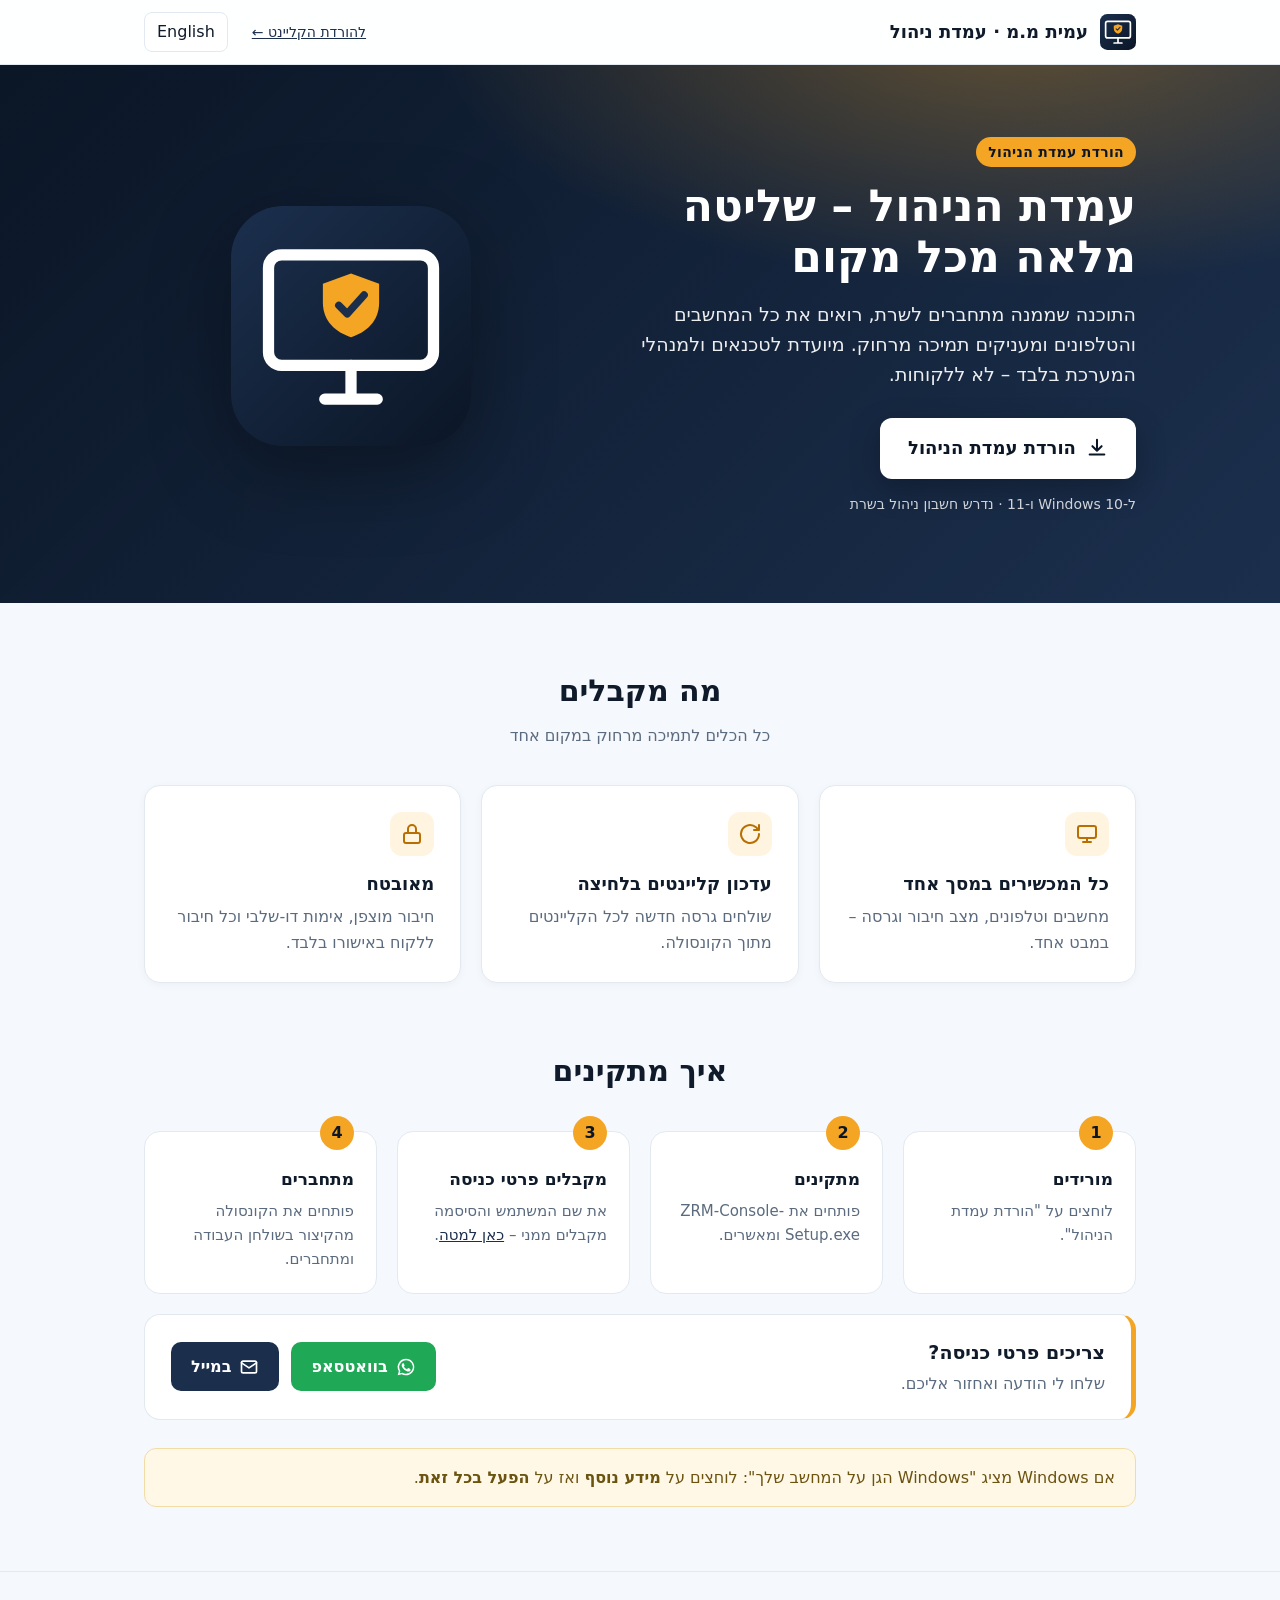
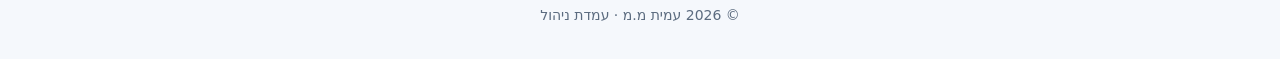
==== console.html @ 0f0ec6f5 "Client-only and console-only downloads, Android app, password request by WhatsApp/email Co-Authored-" ====
<!doctype html>
<html lang="he" dir="rtl" data-title-he="עמית מ.מ – הורדת עמדת הניהול" data-title-en="Amit M.M – Management console download">
<head>
<meta charset="utf-8">
<meta name="viewport" content="width=device-width, initial-scale=1">
<title>עמית מ.מ – הורדת עמדת הניהול</title>
<meta name="description" content="הורדת עמדת הניהול של מערכת התמיכה מרחוק של עמית מ.מ.">
<link rel="icon" href="logo-console.svg">
<meta property="og:title" content="עמית מ.מ – עמדת הניהול">
<meta property="og:image" content="logo-console.svg">
<link rel="stylesheet" href="style.css">
<style>
  :root{--brand:#1b2f4d;--brand2:#0b1626}
  .hero{background:radial-gradient(1000px 460px at 80% -10%,rgba(245,165,36,.35) 0,transparent 60%),linear-gradient(135deg,#0b1626,#1b2f4d)}
  .badge{display:inline-block;background:#F5A524;color:#0b1626;font-weight:800;font-size:14px;padding:4px 12px;border-radius:999px;margin-bottom:14px;letter-spacing:.3px}
  .btn{color:#0b1626}
  .card .ic{background:#fff4e0;color:#b86e00}
  .step::before{background:#F5A524;color:#0b1626}
  .pw{border-inline-start-color:#F5A524}
</style>
</head>
<body>
<header><div class="wrap">
  <img src="logo-console.svg" alt="">
  <b><span data-l="he">עמית מ.מ · עמדת ניהול</span><span data-l="en">Amit M.M · Management console</span></b>
  <span class="sp"></span>
  <a href="./" style="margin-inline-end:12px;font-size:14px"><span data-l="he">להורדת הקליינט ←</span><span data-l="en">Client download →</span></a>
  <button class="lang" id="lang" type="button">English</button>
</div></header>

<div class="hero"><div class="wrap">
  <div>
    <span class="badge"><span data-l="he">הורדת עמדת הניהול</span><span data-l="en">MANAGEMENT CONSOLE</span></span>
    <h1><span data-l="he">עמדת הניהול – שליטה מלאה מכל מקום</span><span data-l="en">The management console – full control from anywhere</span></h1>
    <p><span data-l="he">התוכנה שממנה מתחברים לשרת, רואים את כל המחשבים והטלפונים ומעניקים תמיכה מרחוק. מיועדת לטכנאים ולמנהלי המערכת בלבד – לא ללקוחות.</span><span data-l="en">The app you use to sign in to the server, see every computer and phone, and give remote support. For technicians and administrators only – not for customers.</span></p>
    <a class="btn" href="https://github.com/azombit/amitmm-support/releases/latest/download/ZRM-Console-Setup.exe">
      <svg viewBox="0 0 24 24" fill="none" stroke="currentColor" stroke-width="2.2" stroke-linecap="round" stroke-linejoin="round"><path d="M12 3v12m0 0l-5-5m5 5l5-5M4 19h16"/></svg>
      <span data-l="he">הורדת עמדת הניהול</span><span data-l="en">Download the console</span>
    </a>
    <div class="meta"><span data-l="he">ל-Windows 10 ו-11 · נדרש חשבון ניהול בשרת</span><span data-l="en">Windows 10 / 11 · 64-bit · about 125MB · needs an admin account on the server</span></div>
  </div>
  <img class="logo-big" src="logo-console.svg" alt="Amit M.M console">
</div></div>

<section><div class="wrap">
  <h2><span data-l="he">מה מקבלים</span><span data-l="en">What you get</span></h2>
  <p class="sub"><span data-l="he">כל הכלים לתמיכה מרחוק במקום אחד</span><span data-l="en">Every remote support tool in one place</span></p>
  <div class="grid">
    <div class="card"><div class="ic"><svg viewBox="0 0 24 24" fill="none" stroke="currentColor" stroke-width="2" stroke-linecap="round" stroke-linejoin="round"><rect x="3" y="4" width="18" height="12" rx="2"/><path d="M8 20h8M12 16v4"/></svg></div>
      <h3><span data-l="he">כל המכשירים במסך אחד</span><span data-l="en">All devices on one screen</span></h3>
      <p><span data-l="he">מחשבים וטלפונים, מצב חיבור וגרסה – במבט אחד.</span><span data-l="en">Computers and phones, connection state and version – at a glance.</span></p></div>
    <div class="card"><div class="ic"><svg viewBox="0 0 24 24" fill="none" stroke="currentColor" stroke-width="2" stroke-linecap="round" stroke-linejoin="round"><path d="M21 12a9 9 0 11-3-6.7L21 8M21 3v5h-5"/></svg></div>
      <h3><span data-l="he">עדכון קליינטים בלחיצה</span><span data-l="en">One-click client updates</span></h3>
      <p><span data-l="he">שולחים גרסה חדשה לכל הקליינטים מתוך הקונסולה.</span><span data-l="en">Push a new version to every client from the console.</span></p></div>
    <div class="card"><div class="ic"><svg viewBox="0 0 24 24" fill="none" stroke="currentColor" stroke-width="2" stroke-linecap="round" stroke-linejoin="round"><rect x="4" y="11" width="16" height="10" rx="2"/><path d="M8 11V7a4 4 0 018 0v4"/></svg></div>
      <h3><span data-l="he">מאובטח</span><span data-l="en">Secure</span></h3>
      <p><span data-l="he">חיבור מוצפן, אימות דו-שלבי וכל חיבור ללקוח באישורו בלבד.</span><span data-l="en">Encrypted connection, two-factor sign-in, and every customer session only with their approval.</span></p></div>
  </div>
</div></section>

<section style="padding-top:0"><div class="wrap">
  <h2><span data-l="he">איך מתקינים</span><span data-l="en">How to install</span></h2>
  <p class="sub"></p>
  <div class="steps">
    <div class="step"><h3><span data-l="he">מורידים</span><span data-l="en">Download</span></h3><p><span data-l="he">לוחצים על "הורדת עמדת הניהול".</span><span data-l="en">Click "Download the console".</span></p></div>
    <div class="step"><h3><span data-l="he">מתקינים</span><span data-l="en">Install</span></h3><p><span data-l="he">פותחים את ZRM-Console-Setup.exe ומאשרים.</span><span data-l="en">Open ZRM-Console-Setup.exe and accept.</span></p></div>
    <div class="step"><h3><span data-l="he">מקבלים פרטי כניסה</span><span data-l="en">Get your sign-in</span></h3><p><span data-l="he">את שם המשתמש והסיסמה מקבלים ממני – <a href="#pw">כאן למטה</a>.</span><span data-l="en">You get your user name and password from me – <a href="#pw">right below</a>.</span></p></div>
    <div class="step"><h3><span data-l="he">מתחברים</span><span data-l="en">Sign in</span></h3><p><span data-l="he">פותחים את הקונסולה מהקיצור בשולחן העבודה ומתחברים.</span><span data-l="en">Open the console from the desktop shortcut and sign in.</span></p></div>
  </div>
  <div class="pw" id="pw">
    <div><b><span data-l="he">צריכים פרטי כניסה?</span><span data-l="en">Need sign-in details?</span></b>
      <p><span data-l="he">שלחו לי הודעה ואחזור אליכם.</span><span data-l="en">Send me a message and I'll get back to you.</span></p></div>
    <div class="pw-btns">
      <a class="pbtn wa" target="_blank" rel="noopener" data-wa="אהלן עמית, אני צריך פרטי כניסה לעמדת הניהול." data-wa-en="Hi Amit, I need sign-in details for the management console.">
        <svg viewBox="0 0 24 24" fill="currentColor"><path d="M12 2a10 10 0 00-8.6 15.1L2 22l5-1.3A10 10 0 1012 2zm0 18.2a8.2 8.2 0 01-4.2-1.2l-.3-.2-3 .8.8-2.9-.2-.3A8.2 8.2 0 1112 20.2zm4.5-6.1c-.2-.1-1.5-.7-1.7-.8s-.4-.1-.6.1-.7.8-.8 1-.3.2-.5.1a6.7 6.7 0 01-3.3-2.9c-.3-.4.3-.4.7-1.4a.5.5 0 000-.4l-.8-1.8c-.2-.5-.4-.4-.6-.4h-.5a1 1 0 00-.7.3 3 3 0 00-.9 2.2 5.2 5.2 0 001.1 2.7 11.8 11.8 0 004.5 4c1.7.7 2.3.8 3.2.6a2.7 2.7 0 001.8-1.2 2.2 2.2 0 00.1-1.2c0-.2-.2-.3-.5-.4z"/></svg>
        <span data-l="he">בוואטסאפ</span><span data-l="en">On WhatsApp</span></a>
      <a class="pbtn ml" data-mail="בקשה לפרטי כניסה – עמדת ניהול" data-mail-en="Sign-in request – management console">
        <svg viewBox="0 0 24 24" fill="none" stroke="currentColor" stroke-width="2" stroke-linecap="round" stroke-linejoin="round"><rect x="3" y="5" width="18" height="14" rx="2"/><path d="M3 7l9 6 9-6"/></svg>
        <span data-l="he">במייל</span><span data-l="en">By email</span></a>
    </div>
  </div>
  <div class="note"><span data-l="he">אם Windows מציג "Windows הגן על המחשב שלך": לוחצים על <b>מידע נוסף</b> ואז על <b>הפעל בכל זאת</b>.</span><span data-l="en">If Windows shows "Windows protected your PC": click <b>More info</b>, then <b>Run anyway</b>.</span></div>
</div></section>

<footer>© <span id="y">2026</span> <span data-l="he">עמית מ.מ · עמדת ניהול</span><span data-l="en">Amit M.M · Management console</span></footer>
<script src="site.js"></script>
</body>
</html>
---- style.css ----
:root{--brand:#185FA5;--brand2:#0E3F70;--ink:#0f1b2b;--muted:#5b6b7f;--bg:#f5f8fc;--card:#fff;--line:#e3e9f1}
  *{box-sizing:border-box}
  body{margin:0;font-family:"Segoe UI",Rubik,Heebo,system-ui,-apple-system,Arial,sans-serif;color:var(--ink);background:var(--bg);line-height:1.6}
  a{color:var(--brand)}
  .wrap{max-width:1040px;margin:0 auto;padding:0 24px}
  header{position:sticky;top:0;z-index:5;background:rgba(255,255,255,.9);backdrop-filter:blur(8px);border-bottom:1px solid var(--line)}
  header .wrap{display:flex;align-items:center;gap:12px;height:64px}
  header img{width:36px;height:36px}
  header b{font-size:18px}
  header .sp{flex:1}
  .lang{border:1px solid var(--line);background:#fff;border-radius:8px;padding:6px 12px;cursor:pointer;font:inherit;color:var(--ink)}
  .hero{background:radial-gradient(1200px 500px at 80% -10%,#2d7fd0 0,transparent 60%),linear-gradient(135deg,var(--brand2),var(--brand));color:#fff;padding:72px 0 88px}
  .hero .wrap{display:grid;grid-template-columns:1.3fr 1fr;gap:40px;align-items:center}
  .hero h1{font-size:44px;line-height:1.15;margin:0 0 16px}
  .hero p{font-size:19px;opacity:.92;margin:0 0 28px;max-width:34em}
  .logo-big{justify-self:center;width:240px;height:240px;filter:drop-shadow(0 24px 40px rgba(0,0,0,.35));border-radius:52px}
  .btn{display:inline-flex;align-items:center;gap:10px;background:#fff;color:var(--brand2);font-weight:700;font-size:18px;padding:16px 28px;border-radius:12px;text-decoration:none;box-shadow:0 10px 30px rgba(0,0,0,.25);transition:transform .15s}
  .btn:hover{transform:translateY(-2px)}
  .btn svg{width:22px;height:22px}
  .btn.ghost{background:transparent;color:#fff;border:2px solid rgba(255,255,255,.7);box-shadow:none;margin:10px 0 0;margin-inline-start:10px}
  @media (max-width:560px){.btn.ghost{margin-inline-start:0}}
  .meta{margin-top:14px;font-size:14px;opacity:.8}
  section{padding:64px 0}
  h2{font-size:30px;margin:0 0 8px;text-align:center}
  .sub{color:var(--muted);text-align:center;margin:0 0 36px}
  .grid{display:grid;grid-template-columns:repeat(3,1fr);gap:20px}
  .card{background:var(--card);border:1px solid var(--line);border-radius:16px;padding:26px;box-shadow:0 2px 8px rgba(15,27,43,.04)}
  .card .ic{width:44px;height:44px;border-radius:12px;background:#e8f1fb;color:var(--brand);display:grid;place-items:center;margin-bottom:14px}
  .card .ic svg{width:24px;height:24px}
  .card h3{margin:0 0 6px;font-size:18px}
  .card p{margin:0;color:var(--muted)}
  .steps{counter-reset:s;display:grid;grid-template-columns:repeat(4,1fr);gap:20px}
  .step{position:relative;background:var(--card);border:1px solid var(--line);border-radius:16px;padding:26px 22px 22px}
  .step::before{counter-increment:s;content:counter(s);position:absolute;top:-16px;inset-inline-start:22px;width:34px;height:34px;border-radius:50%;background:var(--brand);color:#fff;font-weight:700;display:grid;place-items:center}
  .step h3{margin:8px 0 6px;font-size:17px}
  .step p{margin:0;color:var(--muted);font-size:15px}
  .note{background:#fff8e6;border:1px solid #f1dca6;border-radius:12px;padding:16px 20px;margin-top:28px;color:#6b5310}
  .pw{display:flex;align-items:center;justify-content:space-between;gap:20px;flex-wrap:wrap;background:#fff;border:1px solid var(--line);border-inline-start:5px solid var(--brand);border-radius:16px;padding:22px 26px;margin-top:20px;scroll-margin-top:80px}
  .pw b{font-size:19px}.pw p{margin:4px 0 0;color:var(--muted)}
  .pw-btns{display:flex;gap:12px;flex-wrap:wrap}
  .pbtn{display:inline-flex;align-items:center;gap:8px;padding:12px 20px;border-radius:10px;font-weight:700;text-decoration:none;color:#fff;cursor:pointer}
  .pbtn svg{width:20px;height:20px}.pbtn.wa{background:#1fa855}.pbtn.ml{background:var(--brand)}.pbtn:hover{filter:brightness(1.08)}
  .faq details{background:var(--card);border:1px solid var(--line);border-radius:12px;padding:14px 20px;margin-bottom:12px}
  .faq summary{cursor:pointer;font-weight:600}
  .faq p{color:var(--muted);margin:10px 0 0}
  .cta{text-align:center;background:linear-gradient(135deg,var(--brand2),var(--brand));color:#fff;border-radius:20px;padding:48px 24px}
  .cta h2{color:#fff}
  footer{color:var(--muted);text-align:center;padding:32px 0;font-size:14px;border-top:1px solid var(--line)}
  [data-l="en"]{display:none}
  html[lang="en"] [data-l="he"]{display:none}
  html[lang="en"] [data-l="en"]{display:revert}
  @media (max-width:860px){.hero .wrap{grid-template-columns:1fr;text-align:center}.hero p{margin-inline:auto}.logo-big{width:160px;height:160px;grid-row:1}.grid,.steps{grid-template-columns:1fr 1fr}.hero h1{font-size:34px}}
  @media (max-width:560px){.grid,.steps{grid-template-columns:1fr}}
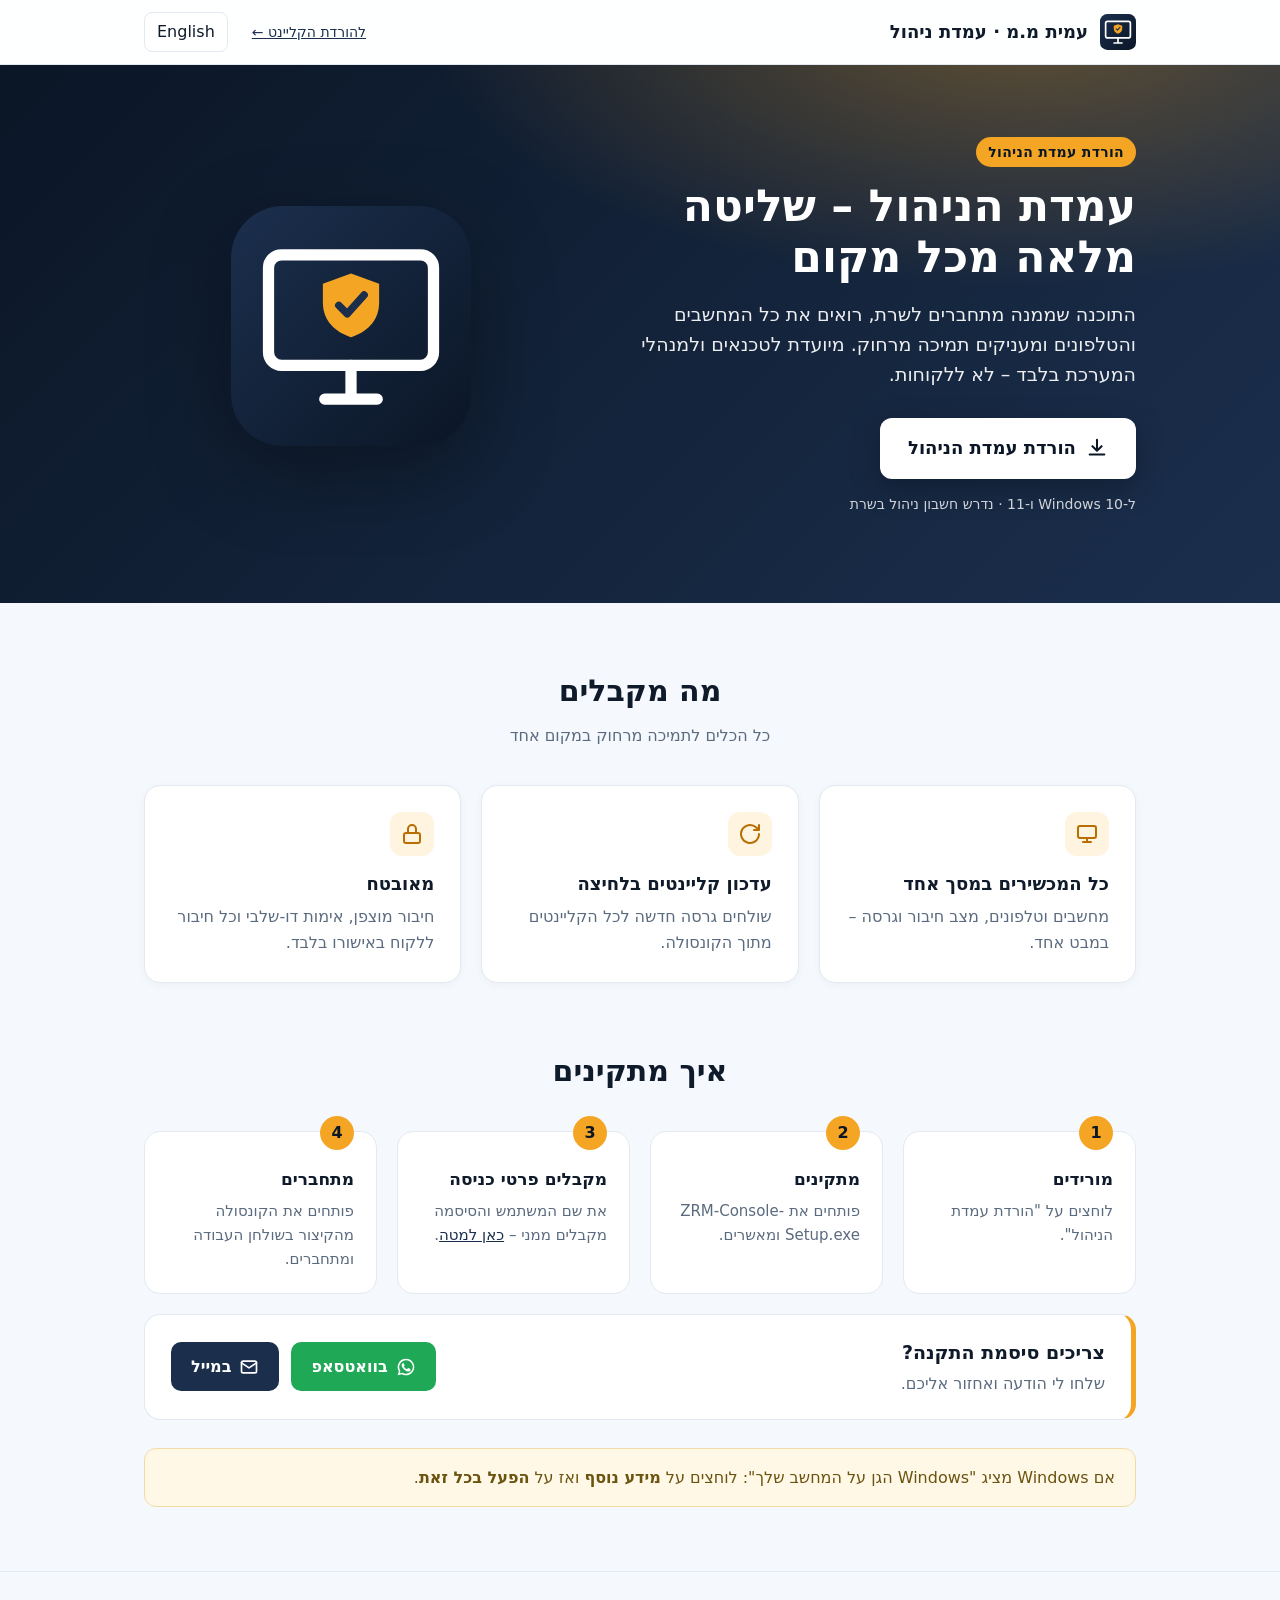
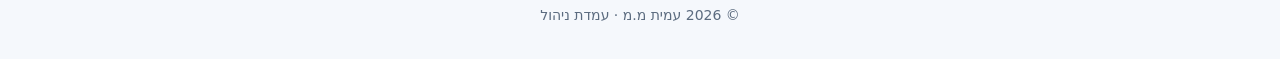
==== commit e04cb276: "Console page: ask for the installation password Co-Authored-By: Claude Opus 5.5 <noreply@anthropic.c" ====
--- a/console.html
+++ b/console.html
@@ -68,13 +68,13 @@
     <div class="step"><h3><span data-l="he">מתחברים</span><span data-l="en">Sign in</span></h3><p><span data-l="he">פותחים את הקונסולה מהקיצור בשולחן העבודה ומתחברים.</span><span data-l="en">Open the console from the desktop shortcut and sign in.</span></p></div>
   </div>
   <div class="pw" id="pw">
-    <div><b><span data-l="he">צריכים פרטי כניסה?</span><span data-l="en">Need sign-in details?</span></b>
+    <div><b><span data-l="he">צריכים סיסמת התקנה?</span><span data-l="en">Need the installation password?</span></b>
       <p><span data-l="he">שלחו לי הודעה ואחזור אליכם.</span><span data-l="en">Send me a message and I'll get back to you.</span></p></div>
     <div class="pw-btns">
-      <a class="pbtn wa" target="_blank" rel="noopener" data-wa="אהלן עמית, אני צריך פרטי כניסה לעמדת הניהול." data-wa-en="Hi Amit, I need sign-in details for the management console.">
+      <a class="pbtn wa" target="_blank" rel="noopener" data-wa="אהלן עמית, אני צריך סיסמת התקנה לעמדת הניהול." data-wa-en="Hi Amit, I need the installation password for the management console.">
         <svg viewBox="0 0 24 24" fill="currentColor"><path d="M12 2a10 10 0 00-8.6 15.1L2 22l5-1.3A10 10 0 1012 2zm0 18.2a8.2 8.2 0 01-4.2-1.2l-.3-.2-3 .8.8-2.9-.2-.3A8.2 8.2 0 1112 20.2zm4.5-6.1c-.2-.1-1.5-.7-1.7-.8s-.4-.1-.6.1-.7.8-.8 1-.3.2-.5.1a6.7 6.7 0 01-3.3-2.9c-.3-.4.3-.4.7-1.4a.5.5 0 000-.4l-.8-1.8c-.2-.5-.4-.4-.6-.4h-.5a1 1 0 00-.7.3 3 3 0 00-.9 2.2 5.2 5.2 0 001.1 2.7 11.8 11.8 0 004.5 4c1.7.7 2.3.8 3.2.6a2.7 2.7 0 001.8-1.2 2.2 2.2 0 00.1-1.2c0-.2-.2-.3-.5-.4z"/></svg>
         <span data-l="he">בוואטסאפ</span><span data-l="en">On WhatsApp</span></a>
-      <a class="pbtn ml" data-mail="בקשה לפרטי כניסה – עמדת ניהול" data-mail-en="Sign-in request – management console">
+      <a class="pbtn ml" data-mail="בקשה לסיסמת התקנה – עמדת ניהול" data-mail-en="Installation password request – management console">
         <svg viewBox="0 0 24 24" fill="none" stroke="currentColor" stroke-width="2" stroke-linecap="round" stroke-linejoin="round"><rect x="3" y="5" width="18" height="14" rx="2"/><path d="M3 7l9 6 9-6"/></svg>
         <span data-l="he">במייל</span><span data-l="en">By email</span></a>
     </div>
--- a/style.css
+++ b/style.css
@@ -51,3 +51,4 @@
   html[lang="en"] [data-l="en"]{display:revert}
   @media (max-width:860px){.hero .wrap{grid-template-columns:1fr;text-align:center}.hero p{margin-inline:auto}.logo-big{width:160px;height:160px;grid-row:1}.grid,.steps{grid-template-columns:1fr 1fr}.hero h1{font-size:34px}}
   @media (max-width:560px){.grid,.steps{grid-template-columns:1fr}}
+  .pick{font-weight:600;opacity:.9;margin:0 0 10px}
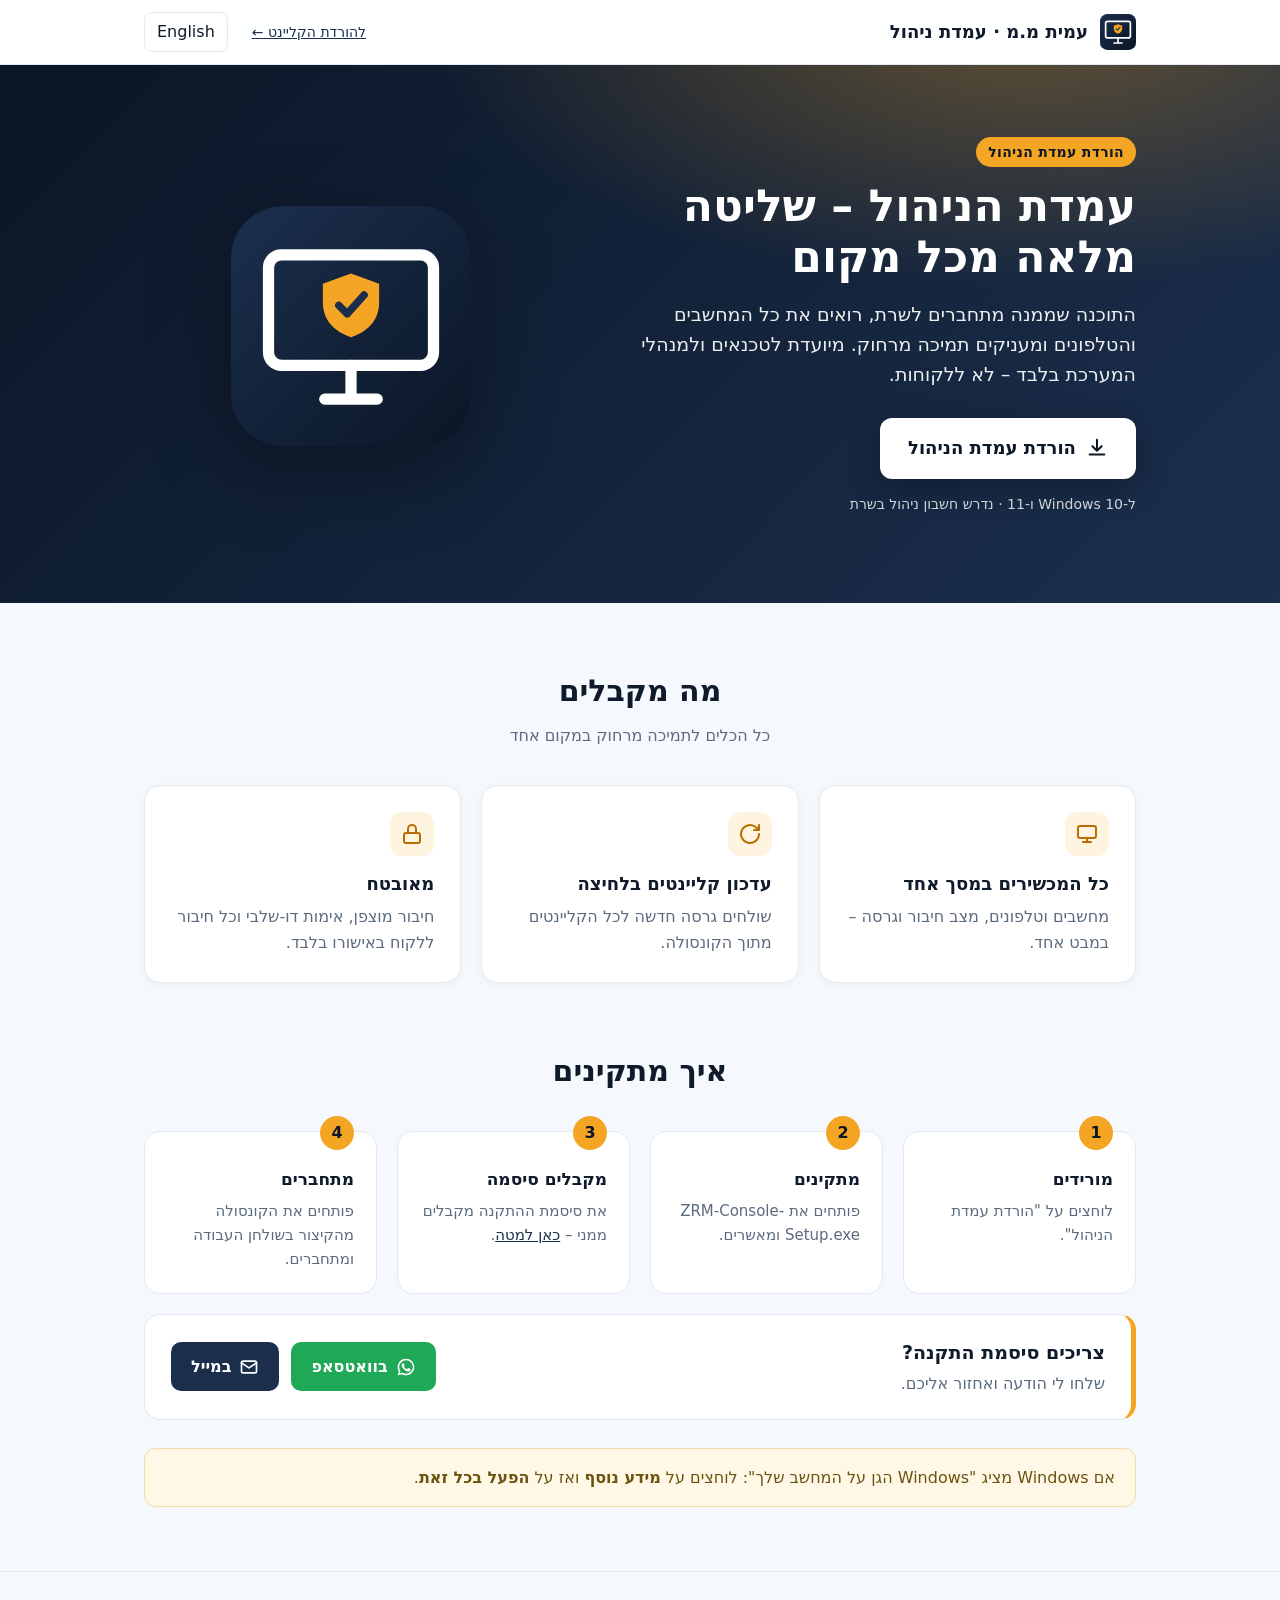
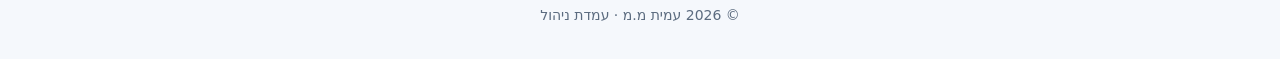
==== commit 4072c8aa: "Console page: step 3 asks for the installation password Co-Authored-By: Claude Opus 5.5 <noreply@ant" ====
--- a/console.html
+++ b/console.html
@@ -64,7 +64,7 @@
   <div class="steps">
     <div class="step"><h3><span data-l="he">מורידים</span><span data-l="en">Download</span></h3><p><span data-l="he">לוחצים על "הורדת עמדת הניהול".</span><span data-l="en">Click "Download the console".</span></p></div>
     <div class="step"><h3><span data-l="he">מתקינים</span><span data-l="en">Install</span></h3><p><span data-l="he">פותחים את ZRM-Console-Setup.exe ומאשרים.</span><span data-l="en">Open ZRM-Console-Setup.exe and accept.</span></p></div>
-    <div class="step"><h3><span data-l="he">מקבלים פרטי כניסה</span><span data-l="en">Get your sign-in</span></h3><p><span data-l="he">את שם המשתמש והסיסמה מקבלים ממני – <a href="#pw">כאן למטה</a>.</span><span data-l="en">You get your user name and password from me – <a href="#pw">right below</a>.</span></p></div>
+    <div class="step"><h3><span data-l="he">מקבלים סיסמה</span><span data-l="en">Get the password</span></h3><p><span data-l="he">את סיסמת ההתקנה מקבלים ממני – <a href="#pw">כאן למטה</a>.</span><span data-l="en">Get the installation password from me – <a href="#pw">right below</a>.</span></p></div>
     <div class="step"><h3><span data-l="he">מתחברים</span><span data-l="en">Sign in</span></h3><p><span data-l="he">פותחים את הקונסולה מהקיצור בשולחן העבודה ומתחברים.</span><span data-l="en">Open the console from the desktop shortcut and sign in.</span></p></div>
   </div>
   <div class="pw" id="pw">
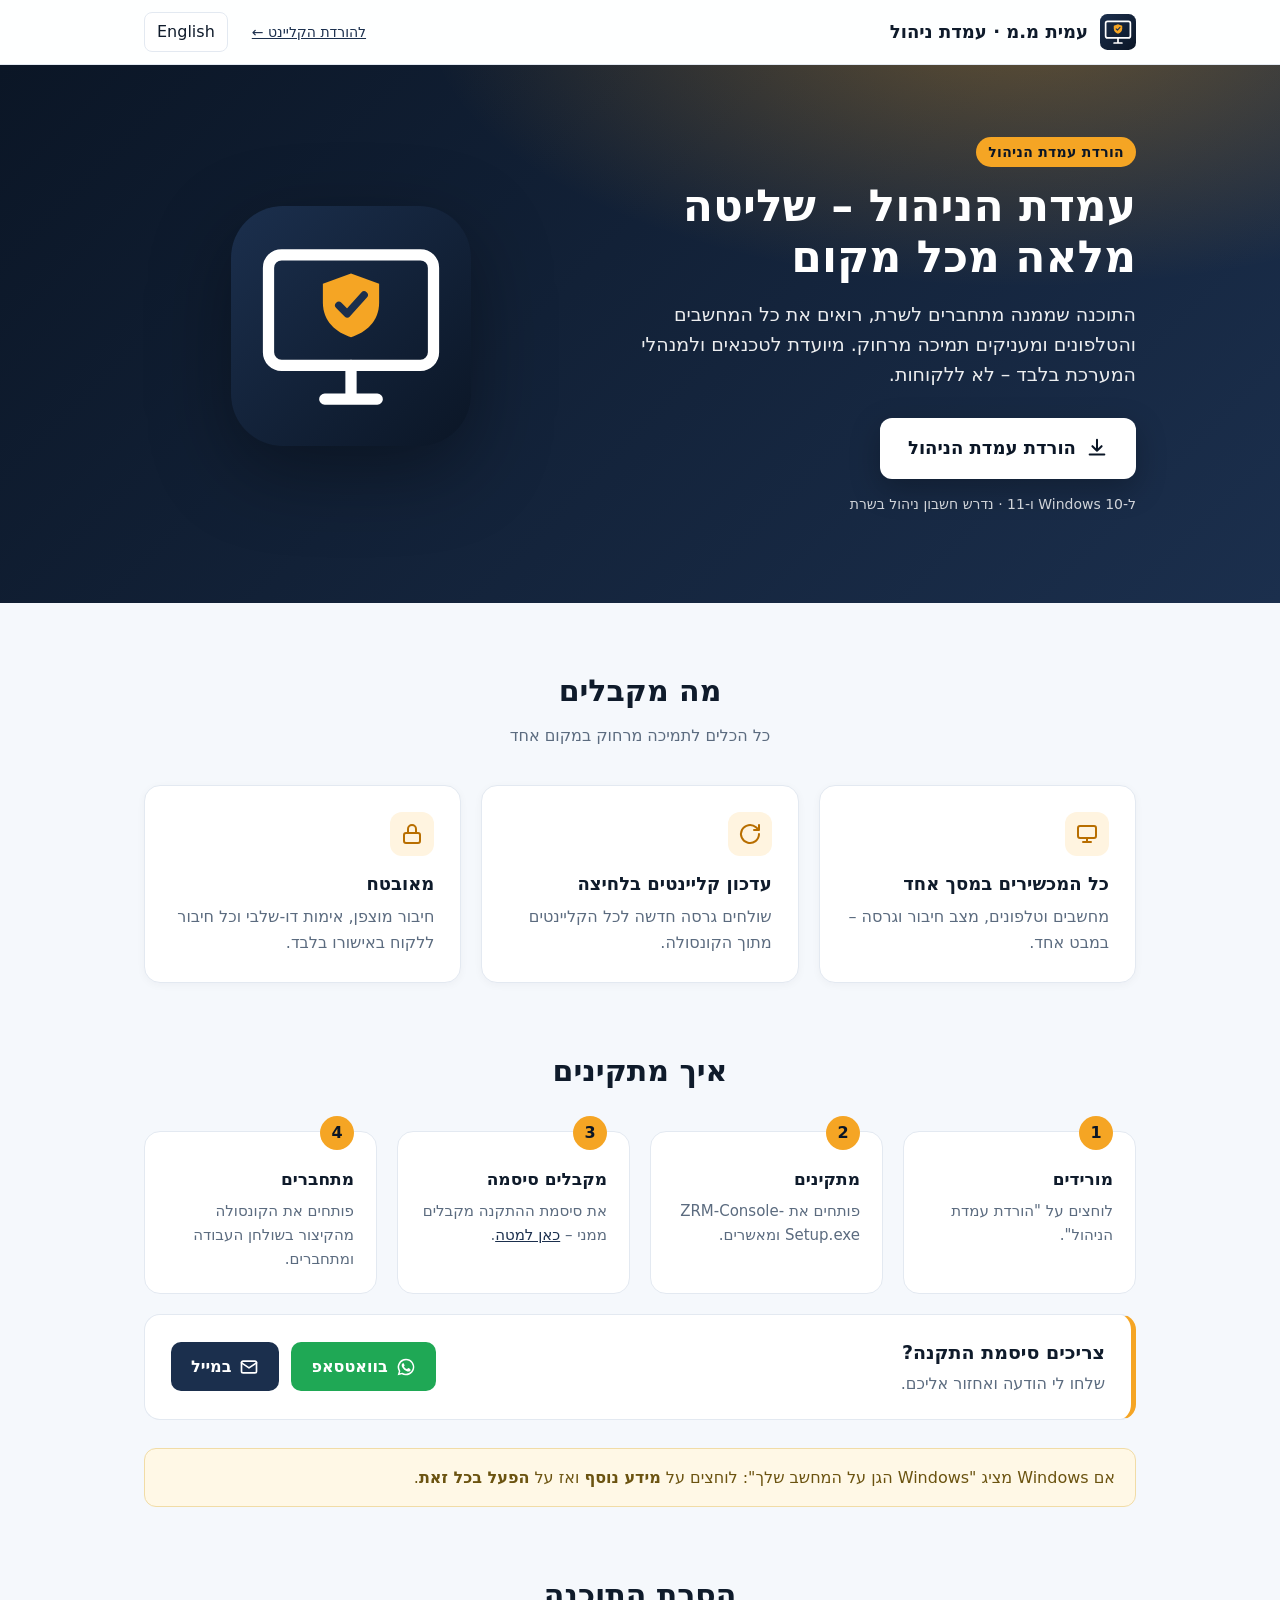
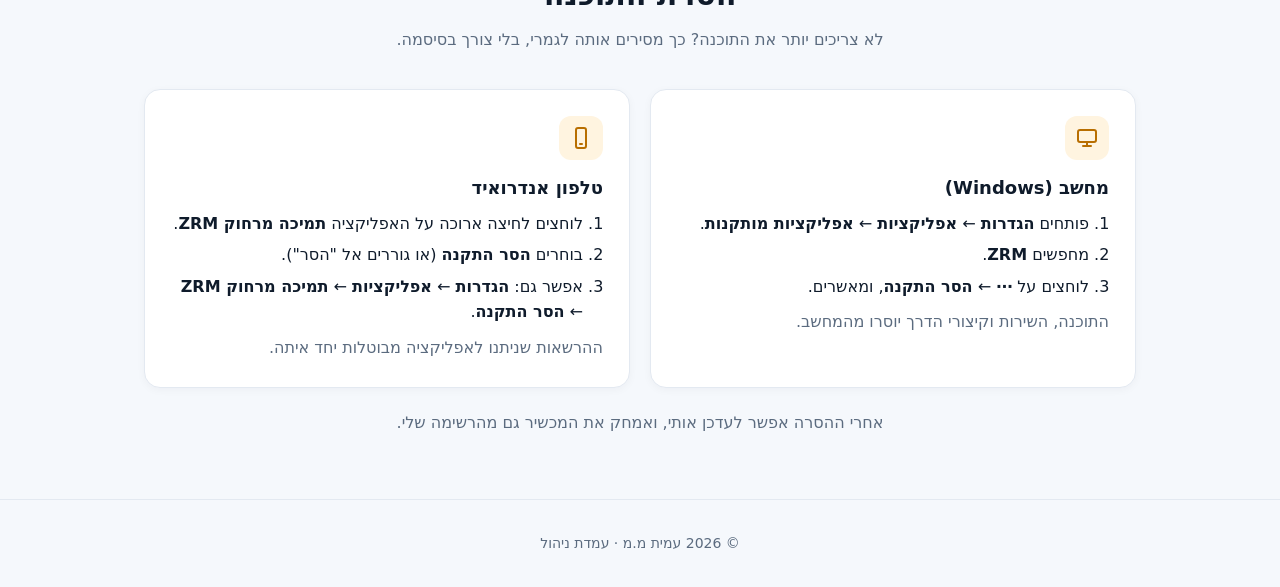
==== commit 9e950ebc: "Uninstall instructions for PC and Android Co-Authored-By: Claude Opus 5.5 <noreply@anthropic.com>" ====
--- a/console.html
+++ b/console.html
@@ -82,6 +82,26 @@
   <div class="note"><span data-l="he">אם Windows מציג "Windows הגן על המחשב שלך": לוחצים על <b>מידע נוסף</b> ואז על <b>הפעל בכל זאת</b>.</span><span data-l="en">If Windows shows "Windows protected your PC": click <b>More info</b>, then <b>Run anyway</b>.</span></div>
 </div></section>
 
+<section style="padding-top:0" id="uninstall"><div class="wrap">
+  <h2><span data-l="he">הסרת התוכנה</span><span data-l="en">Uninstalling</span></h2>
+  <p class="sub"><span data-l="he">לא צריכים יותר את התוכנה? כך מסירים אותה לגמרי, בלי צורך בסיסמה.</span><span data-l="en">Don't need it anymore? Here's how to remove it completely. No password needed.</span></p>
+  <div class="grid two">
+    <div class="card"><div class="ic"><svg viewBox="0 0 24 24" fill="none" stroke="currentColor" stroke-width="2" stroke-linecap="round" stroke-linejoin="round"><rect x="3" y="4" width="18" height="12" rx="2"/><path d="M8 20h8M12 16v4"/></svg></div>
+      <h3><span data-l="he">מחשב (Windows)</span><span data-l="en">PC (Windows)</span></h3>
+      <ol><li><span data-l="he">פותחים <b>הגדרות</b> ← <b>אפליקציות</b> ← <b>אפליקציות מותקנות</b>.</span><span data-l="en">Open <b>Settings</b> → <b>Apps</b> → <b>Installed apps</b>.</span></li>
+        <li><span data-l="he">מחפשים <b>ZRM</b>.</span><span data-l="en">Search for <b>ZRM</b>.</span></li>
+        <li><span data-l="he">לוחצים על <b>⋯</b> ← <b>הסר התקנה</b>, ומאשרים.</span><span data-l="en">Click <b>⋯</b> → <b>Uninstall</b>, and confirm.</span></li></ol>
+      <p><span data-l="he">התוכנה, השירות וקיצורי הדרך יוסרו מהמחשב.</span><span data-l="en">The software, its service and shortcuts are removed.</span></p></div>
+    <div class="card"><div class="ic"><svg viewBox="0 0 24 24" fill="none" stroke="currentColor" stroke-width="2" stroke-linecap="round" stroke-linejoin="round"><rect x="7" y="2" width="10" height="20" rx="2"/><path d="M11 18h2"/></svg></div>
+      <h3><span data-l="he">טלפון אנדרואיד</span><span data-l="en">Android phone</span></h3>
+      <ol><li><span data-l="he">לוחצים לחיצה ארוכה על האפליקציה <b>תמיכה מרחוק ZRM</b>.</span><span data-l="en">Long-press the <b>ZRM Support</b> app.</span></li>
+        <li><span data-l="he">בוחרים <b>הסר התקנה</b> (או גוררים אל "הסר").</span><span data-l="en">Choose <b>Uninstall</b> (or drag it to "Uninstall").</span></li>
+        <li><span data-l="he">אפשר גם: <b>הגדרות</b> ← <b>אפליקציות</b> ← <b>תמיכה מרחוק ZRM</b> ← <b>הסר התקנה</b>.</span><span data-l="en">Or: <b>Settings</b> → <b>Apps</b> → <b>ZRM Support</b> → <b>Uninstall</b>.</span></li></ol>
+      <p><span data-l="he">ההרשאות שניתנו לאפליקציה מבוטלות יחד איתה.</span><span data-l="en">Any permissions you gave the app are revoked with it.</span></p></div>
+  </div>
+  <p class="sub" style="margin:22px 0 0"><span data-l="he">אחרי ההסרה אפשר לעדכן אותי, ואמחק את המכשיר גם מהרשימה שלי.</span><span data-l="en">After uninstalling, let me know and I'll remove the device from my list too.</span></p>
+</div></section>
+
 <footer>© <span id="y">2026</span> <span data-l="he">עמית מ.מ · עמדת ניהול</span><span data-l="en">Amit M.M · Management console</span></footer>
 <script src="site.js"></script>
 </body>
--- a/style.css
+++ b/style.css
@@ -52,3 +52,6 @@
   @media (max-width:860px){.hero .wrap{grid-template-columns:1fr;text-align:center}.hero p{margin-inline:auto}.logo-big{width:160px;height:160px;grid-row:1}.grid,.steps{grid-template-columns:1fr 1fr}.hero h1{font-size:34px}}
   @media (max-width:560px){.grid,.steps{grid-template-columns:1fr}}
   .pick{font-weight:600;opacity:.9;margin:0 0 10px}
+  .grid.two{grid-template-columns:1fr 1fr}
+  .card ol{margin:8px 0 10px;padding-inline-start:20px;color:var(--ink)}.card ol li{margin-bottom:6px}
+  @media (max-width:560px){.grid.two{grid-template-columns:1fr}}
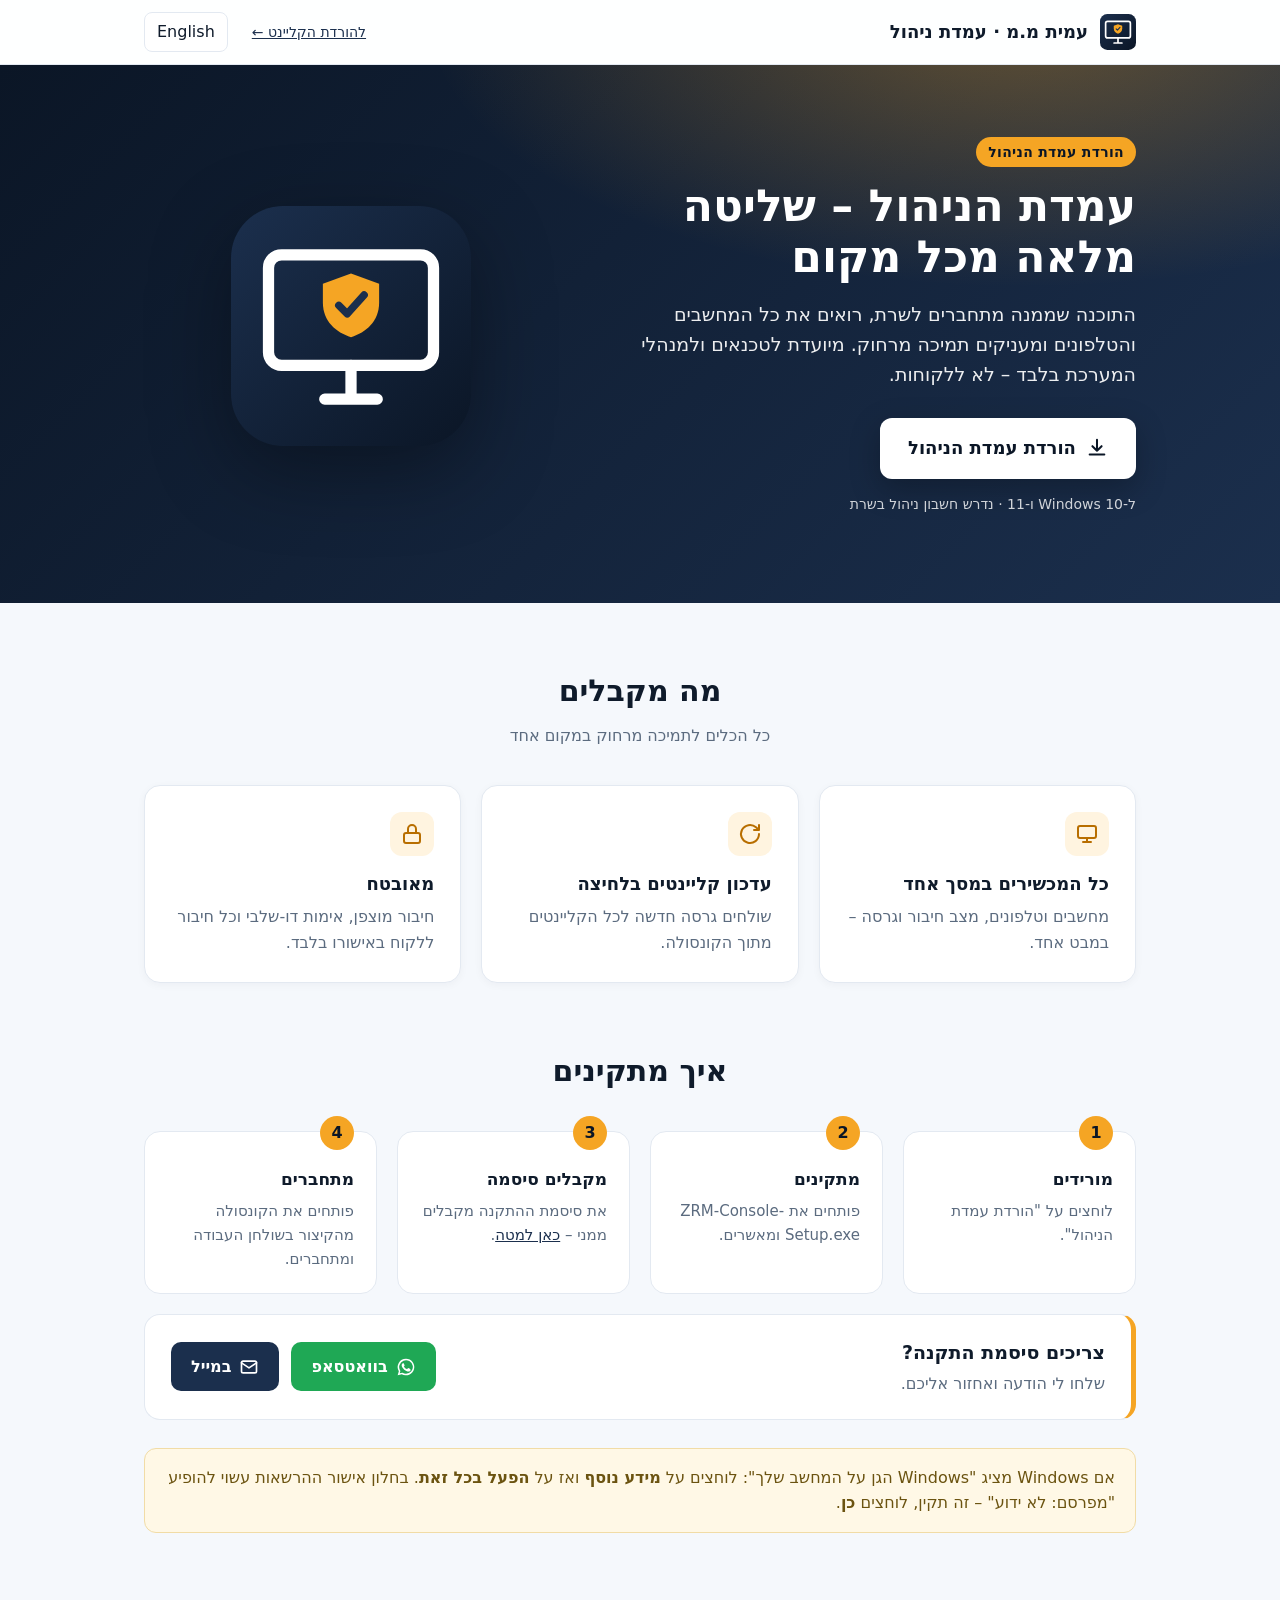
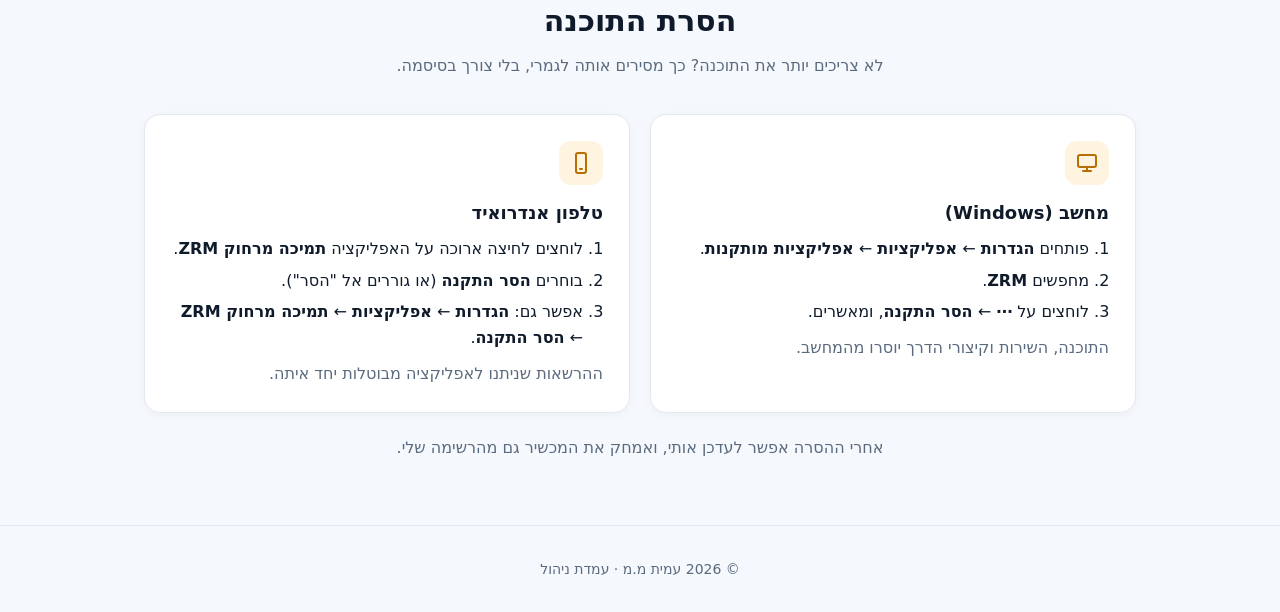
==== commit 7db9f299: "Install note: the permission prompt may show Publisher: Unknown" ====
--- a/console.html
+++ b/console.html
@@ -79,7 +79,7 @@
         <span data-l="he">במייל</span><span data-l="en">By email</span></a>
     </div>
   </div>
-  <div class="note"><span data-l="he">אם Windows מציג "Windows הגן על המחשב שלך": לוחצים על <b>מידע נוסף</b> ואז על <b>הפעל בכל זאת</b>.</span><span data-l="en">If Windows shows "Windows protected your PC": click <b>More info</b>, then <b>Run anyway</b>.</span></div>
+  <div class="note"><span data-l="he">אם Windows מציג "Windows הגן על המחשב שלך": לוחצים על <b>מידע נוסף</b> ואז על <b>הפעל בכל זאת</b>. בחלון אישור ההרשאות עשוי להופיע "מפרסם: לא ידוע" – זה תקין, לוחצים <b>כן</b>.</span><span data-l="en">If Windows shows "Windows protected your PC": click <b>More info</b>, then <b>Run anyway</b>. The permission prompt may show "Publisher: Unknown" – that is expected; click <b>Yes</b>.</span></div>
 </div></section>
 
 <section style="padding-top:0" id="uninstall"><div class="wrap">
